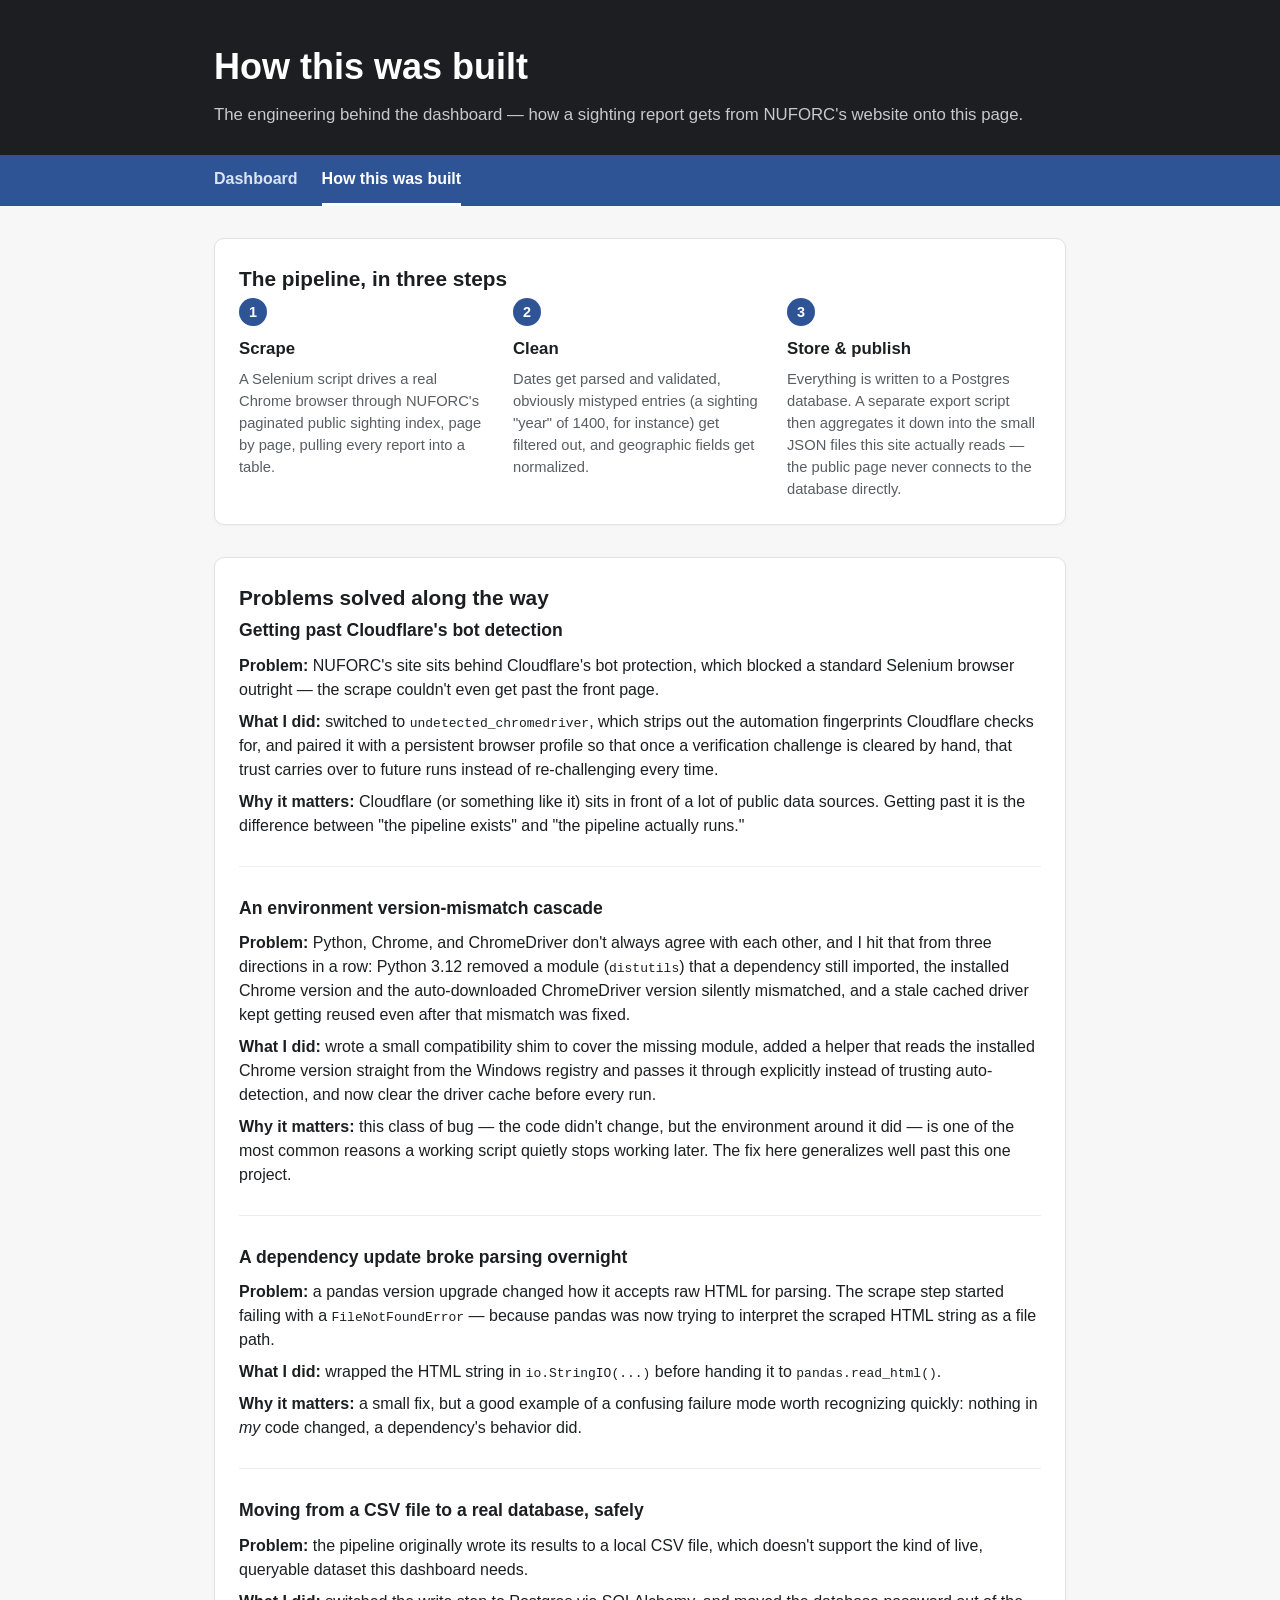
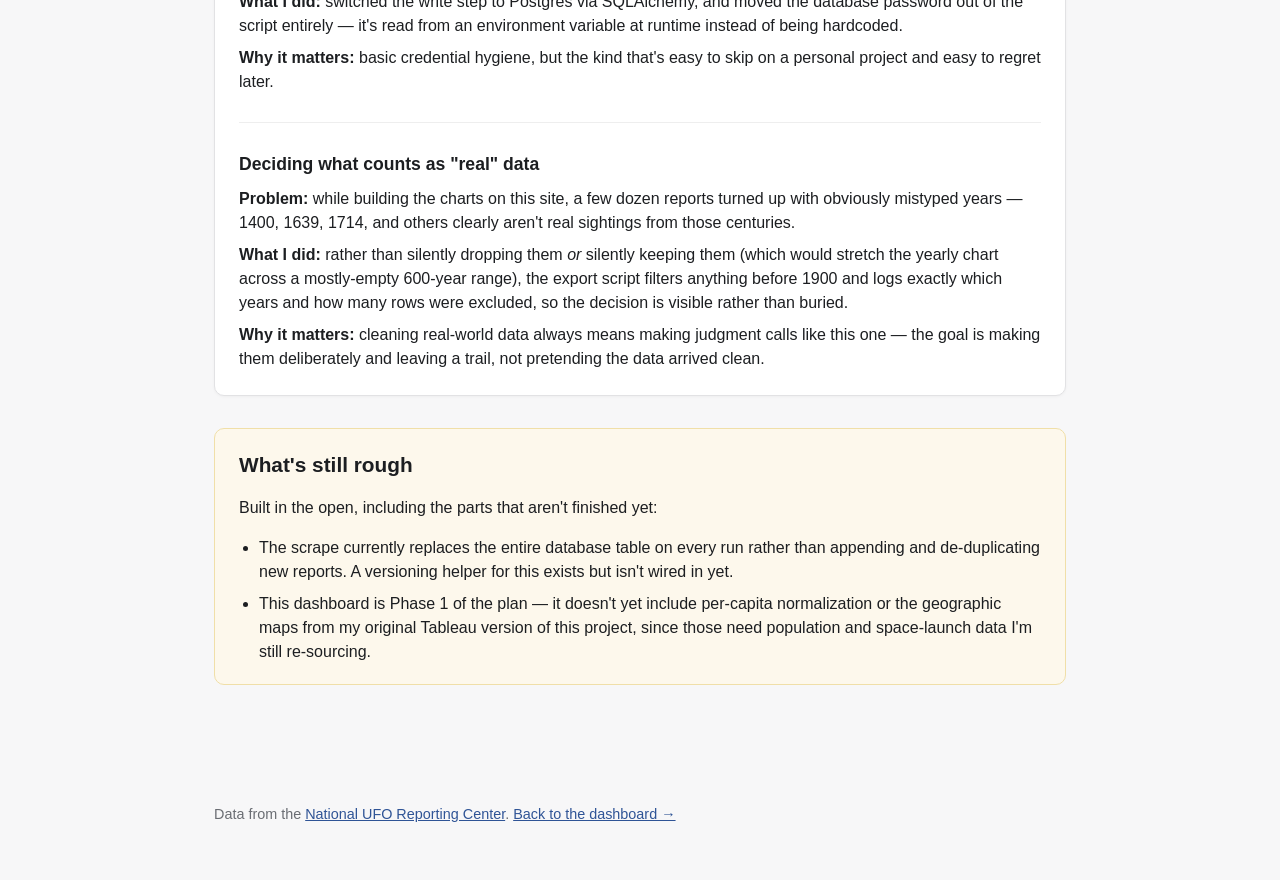
==== docs/pipeline.html @ a89da832 "Initial commit: NUFORC scraper pipeline and Phase 1 dashboard site - scrape_nuforc.py: Selenium scra" ====
<!DOCTYPE html>
<html lang="en">
<head>
  <meta charset="UTF-8" />
  <meta name="viewport" content="width=device-width, initial-scale=1.0" />
  <title>How this was built — NUFORC UFO Sightings</title>
  <link rel="stylesheet" href="style.css" />
</head>
<body>

  <header class="site-header">
    <div class="wrap">
      <h1>How this was built</h1>
      <p class="subtitle">
        The engineering behind the dashboard — how a sighting report gets from
        NUFORC's website onto this page.
      </p>
    </div>
  </header>

  <nav class="site-nav">
    <div class="wrap">
      <a href="index.html">Dashboard</a>
      <a href="pipeline.html" class="active">How this was built</a>
    </div>
  </nav>

  <main class="wrap">

    <!-- DRAFT: written from my own changelog/code-review notes on this project.
         Rewrite freely into your own voice before this goes live -- treat every
         line here as a starting point, not a final draft. -->

    <section class="card">
      <h2>The pipeline, in three steps</h2>
      <ol class="pipeline-steps">
        <li>
          <span class="step-number">1</span>
          <h3>Scrape</h3>
          <p>
            A Selenium script drives a real Chrome browser through NUFORC's
            paginated public sighting index, page by page, pulling every
            report into a table.
          </p>
        </li>
        <li>
          <span class="step-number">2</span>
          <h3>Clean</h3>
          <p>
            Dates get parsed and validated, obviously mistyped entries
            (a sighting "year" of 1400, for instance) get filtered out, and
            geographic fields get normalized.
          </p>
        </li>
        <li>
          <span class="step-number">3</span>
          <h3>Store &amp; publish</h3>
          <p>
            Everything is written to a Postgres database. A separate export
            script then aggregates it down into the small JSON files this
            site actually reads — the public page never connects to the
            database directly.
          </p>
        </li>
      </ol>
    </section>

    <section class="card">
      <h2>Problems solved along the way</h2>

      <div class="challenge">
        <h3>Getting past Cloudflare's bot detection</h3>
        <p>
          <strong>Problem:</strong> NUFORC's site sits behind Cloudflare's bot
          protection, which blocked a standard Selenium browser outright —
          the scrape couldn't even get past the front page.
        </p>
        <p>
          <strong>What I did:</strong> switched to
          <code>undetected_chromedriver</code>, which strips out the
          automation fingerprints Cloudflare checks for, and paired it with a
          persistent browser profile so that once a verification challenge is
          cleared by hand, that trust carries over to future runs instead of
          re-challenging every time.
        </p>
        <p>
          <strong>Why it matters:</strong> Cloudflare (or something like it)
          sits in front of a lot of public data sources. Getting past it is
          the difference between "the pipeline exists" and "the pipeline
          actually runs."
        </p>
      </div>

      <div class="challenge">
        <h3>An environment version-mismatch cascade</h3>
        <p>
          <strong>Problem:</strong> Python, Chrome, and ChromeDriver don't
          always agree with each other, and I hit that from three directions
          in a row: Python 3.12 removed a module
          (<code>distutils</code>) that a dependency still imported, the
          installed Chrome version and the auto-downloaded ChromeDriver
          version silently mismatched, and a stale cached driver kept getting
          reused even after that mismatch was fixed.
        </p>
        <p>
          <strong>What I did:</strong> wrote a small compatibility shim to
          cover the missing module, added a helper that reads the installed
          Chrome version straight from the Windows registry and passes it
          through explicitly instead of trusting auto-detection, and now
          clear the driver cache before every run.
        </p>
        <p>
          <strong>Why it matters:</strong> this class of bug — the code
          didn't change, but the environment around it did — is one of the
          most common reasons a working script quietly stops working later.
          The fix here generalizes well past this one project.
        </p>
      </div>

      <div class="challenge">
        <h3>A dependency update broke parsing overnight</h3>
        <p>
          <strong>Problem:</strong> a pandas version upgrade changed how it
          accepts raw HTML for parsing. The scrape step started failing with
          a <code>FileNotFoundError</code> — because pandas was now trying to
          interpret the scraped HTML string as a file path.
        </p>
        <p>
          <strong>What I did:</strong> wrapped the HTML string in
          <code>io.StringIO(...)</code> before handing it to
          <code>pandas.read_html()</code>.
        </p>
        <p>
          <strong>Why it matters:</strong> a small fix, but a good example of
          a confusing failure mode worth recognizing quickly: nothing in
          <em>my</em> code changed, a dependency's behavior did.
        </p>
      </div>

      <div class="challenge">
        <h3>Moving from a CSV file to a real database, safely</h3>
        <p>
          <strong>Problem:</strong> the pipeline originally wrote its results
          to a local CSV file, which doesn't support the kind of live,
          queryable dataset this dashboard needs.
        </p>
        <p>
          <strong>What I did:</strong> switched the write step to Postgres via
          SQLAlchemy, and moved the database password out of the script
          entirely — it's read from an environment variable at runtime
          instead of being hardcoded.
        </p>
        <p>
          <strong>Why it matters:</strong> basic credential hygiene, but the
          kind that's easy to skip on a personal project and easy to regret
          later.
        </p>
      </div>

      <div class="challenge">
        <h3>Deciding what counts as "real" data</h3>
        <p>
          <strong>Problem:</strong> while building the charts on this site, a
          few dozen reports turned up with obviously mistyped years — 1400,
          1639, 1714, and others clearly aren't real sightings from those
          centuries.
        </p>
        <p>
          <strong>What I did:</strong> rather than silently dropping them
          <em>or</em> silently keeping them (which would stretch the yearly
          chart across a mostly-empty 600-year range), the export script
          filters anything before 1900 and logs exactly which years and how
          many rows were excluded, so the decision is visible rather than
          buried.
        </p>
        <p>
          <strong>Why it matters:</strong> cleaning real-world data always
          means making judgment calls like this one — the goal is making
          them deliberately and leaving a trail, not pretending the data
          arrived clean.
        </p>
      </div>
    </section>

    <section class="limitations">
      <h2>What's still rough</h2>
      <p>Built in the open, including the parts that aren't finished yet:</p>
      <ul>
        <li>
          The scrape currently replaces the entire database table on every
          run rather than appending and de-duplicating new reports. A
          versioning helper for this exists but isn't wired in yet.
        </li>
        <li>
          This dashboard is Phase 1 of the plan — it doesn't yet include
          per-capita normalization or the geographic maps from my original
          Tableau version of this project, since those need population and
          space-launch data I'm still re-sourcing.
        </li>
      </ul>
    </section>

  </main>

  <footer class="site-footer">
    <div class="wrap">
      <p>
        Data from the <a href="https://nuforc.org/subndx/?id=all" target="_blank" rel="noopener">
        National UFO Reporting Center</a>. <a href="index.html">Back to the dashboard →</a>
      </p>
    </div>
  </footer>

</body>
</html>
---- docs/style.css ----
/* ---------------------------------------------------------------------
   Basic reset + page-wide settings
   -------------------------------------------------------------------- */
* {
  box-sizing: border-box;
}

body {
  margin: 0;
  font-family: -apple-system, BlinkMacSystemFont, "Segoe UI", Roboto, Helvetica, Arial, sans-serif;
  color: #1c1e21;
  background: #f7f7f8;
  line-height: 1.5;
}

a {
  color: #2f5496;
}

/* A shared max-width wrapper, reused inside the header/nav/main/footer so
   everything lines up in one column instead of stretching edge-to-edge. */
.wrap {
  max-width: 900px;
  margin: 0 auto;
  padding: 0 24px;
}

/* ---------------------------------------------------------------------
   Header + nav
   -------------------------------------------------------------------- */
.site-header {
  background: #1c1e21;
  color: #fff;
  padding: 40px 0 28px;
}

.site-header h1 {
  margin: 0 0 8px;
  font-size: 2.25rem;
}

.site-header .subtitle {
  margin: 0;
  color: #c7c9cc;
  font-size: 1.05rem;
}

.site-nav {
  background: #2f5496;
}

.site-nav .wrap {
  display: flex;
  gap: 24px;
}

.site-nav a {
  display: inline-block;
  padding: 12px 0;
  color: #dbe4f3;
  text-decoration: none;
  font-weight: 600;
  border-bottom: 3px solid transparent;
}

.site-nav a:hover {
  color: #fff;
}

.site-nav a.active {
  color: #fff;
  border-bottom-color: #fff;
}

/* ---------------------------------------------------------------------
   Cards -- the shared white-box style used for both the dashboard's chart
   cards (.chart-card) and the case-study page's content cards (.card).
   Same rules, two class names, so each page can use whichever reads more
   sensibly in its own markup.
   -------------------------------------------------------------------- */
main.wrap {
  padding-top: 32px;
  padding-bottom: 48px;
}

.chart-card,
.card {
  background: #fff;
  border: 1px solid #e2e2e4;
  border-radius: 10px;
  padding: 24px;
  margin-bottom: 32px;
  box-shadow: 0 1px 3px rgba(0, 0, 0, 0.04);
}

.chart-card h2,
.card h2 {
  margin: 0 0 4px;
  font-size: 1.3rem;
}

.card p {
  margin: 0 0 12px;
}

.card p:last-child {
  margin-bottom: 0;
}

.chart-note {
  margin: 0 0 16px;
  color: #5a5d63;
  font-size: 0.95rem;
}

.chart {
  width: 100%;
  /* Plotly sizes itself to fill this box (see script.js) -- the height is
     set here rather than in JS so the layout doesn't jump while it loads. */
  height: 420px;
}

/* Shown in place of a chart if its data file fails to load. */
.chart-error {
  padding: 40px;
  text-align: center;
  color: #a33;
  background: #fdf1f1;
  border-radius: 8px;
}

/* ---------------------------------------------------------------------
   Pipeline steps (case-study page) -- a simple 3-across row of numbered
   steps. Wraps to a single column on narrow screens via flex-wrap.
   -------------------------------------------------------------------- */
.pipeline-steps {
  display: flex;
  flex-wrap: wrap;
  gap: 20px;
  padding: 0;
  margin: 0;
  list-style: none;
}

.pipeline-steps li {
  flex: 1 1 220px;
}

.step-number {
  display: inline-flex;
  align-items: center;
  justify-content: center;
  width: 28px;
  height: 28px;
  border-radius: 50%;
  background: #2f5496;
  color: #fff;
  font-weight: 700;
  font-size: 0.9rem;
  margin-bottom: 10px;
}

.pipeline-steps h3 {
  margin: 0 0 6px;
  font-size: 1.05rem;
}

.pipeline-steps p {
  margin: 0;
  color: #5a5d63;
  font-size: 0.92rem;
}

/* ---------------------------------------------------------------------
   Challenge write-ups (case-study page) -- each is Problem / What I did /
   Why it matters, so a reader can skim just the bold lead-ins.
   -------------------------------------------------------------------- */
.challenge + .challenge {
  margin-top: 28px;
  padding-top: 28px;
  border-top: 1px solid #eee;
}

.challenge h3 {
  margin: 0 0 10px;
  font-size: 1.1rem;
}

.challenge p {
  margin: 0 0 8px;
}

.challenge p:last-child {
  margin-bottom: 0;
}

/* ---------------------------------------------------------------------
   Known-limitations callout -- deliberately styled distinctly (not as an
   error) so it reads as "here's what's still rough, on purpose" rather
   than a hidden defect list.
   -------------------------------------------------------------------- */
.limitations {
  background: #fdf8ec;
  border: 1px solid #f0dfa8;
  border-radius: 10px;
  padding: 20px 24px;
  margin-bottom: 32px;
}

.limitations h2 {
  margin: 0 0 4px;
  font-size: 1.3rem;
}

.limitations ul {
  margin: 12px 0 0;
  padding-left: 20px;
}

.limitations li {
  margin-bottom: 8px;
}

.limitations li:last-child {
  margin-bottom: 0;
}

/* ---------------------------------------------------------------------
   Footer
   -------------------------------------------------------------------- */
.site-footer {
  padding: 24px 0 40px;
  color: #6a6d73;
  font-size: 0.9rem;
}

.generated-note {
  margin-top: 4px;
  font-size: 0.8rem;
  color: #9a9da3;
}
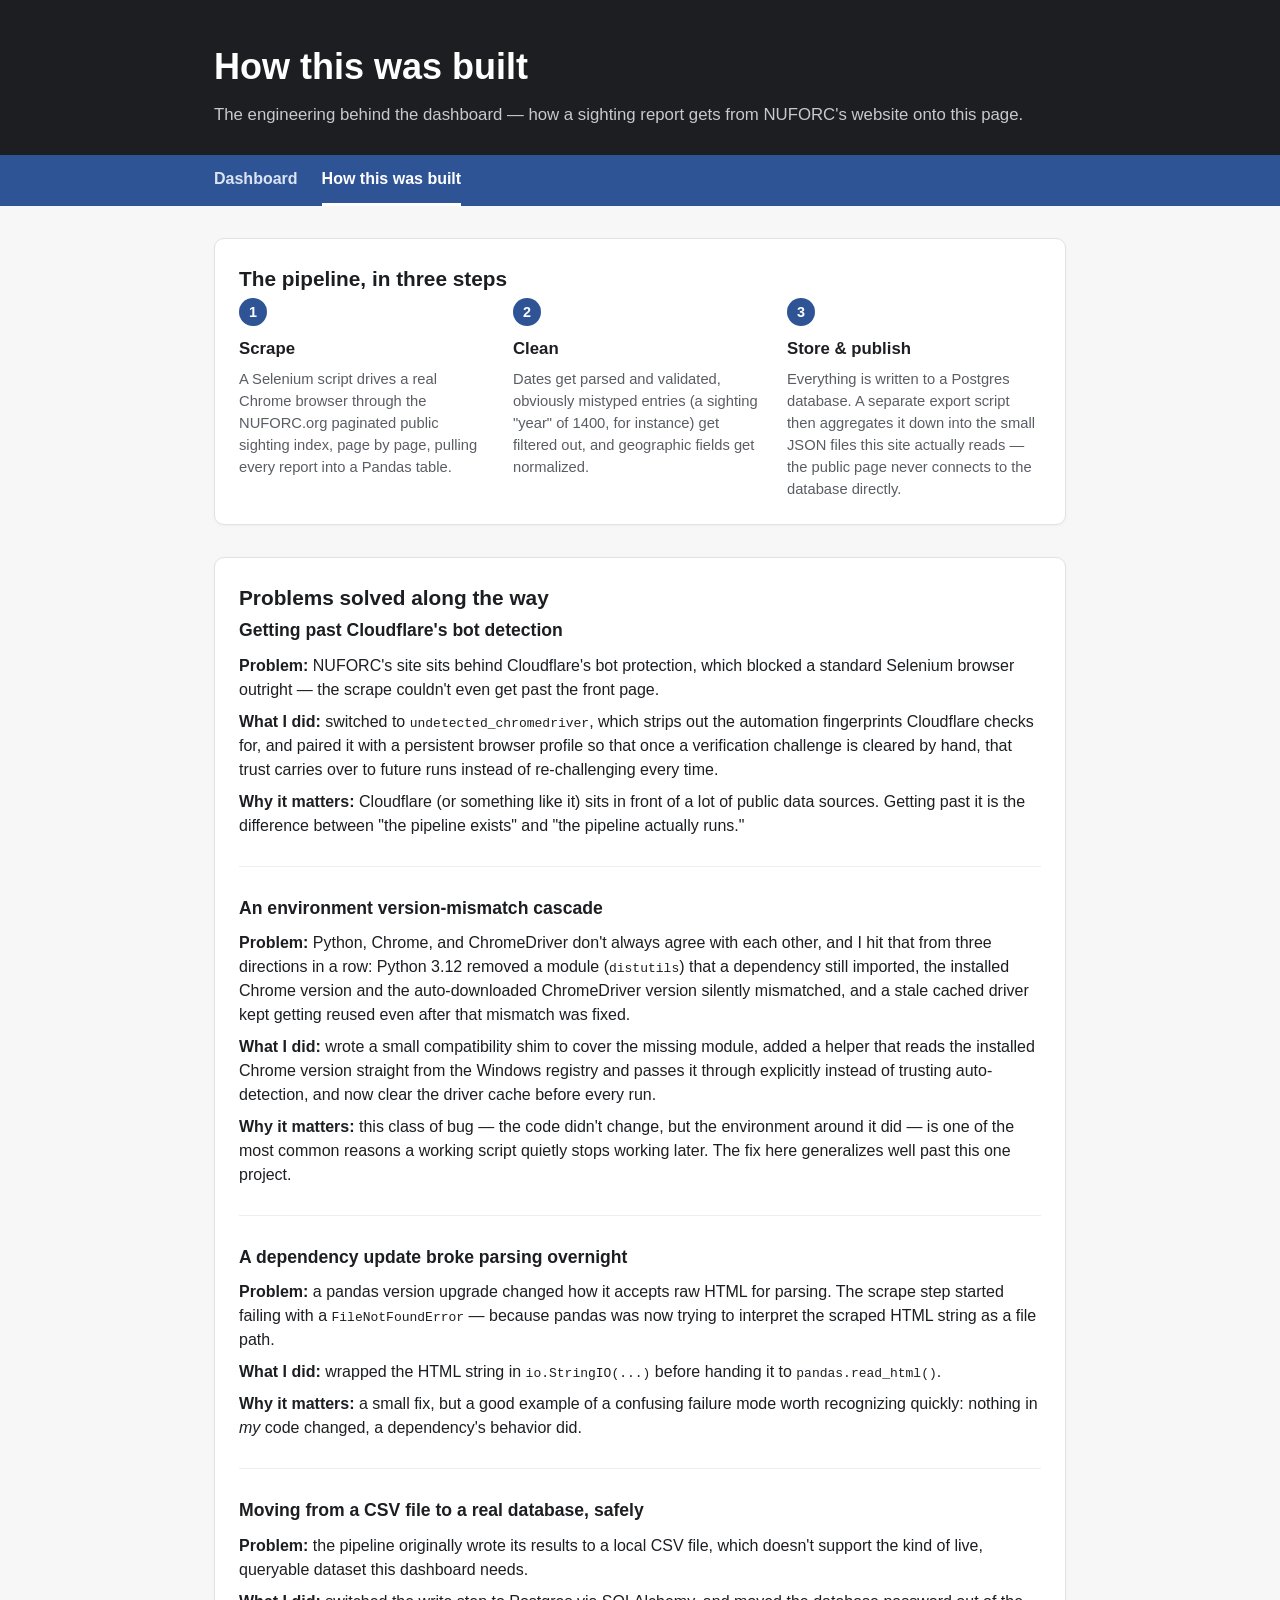
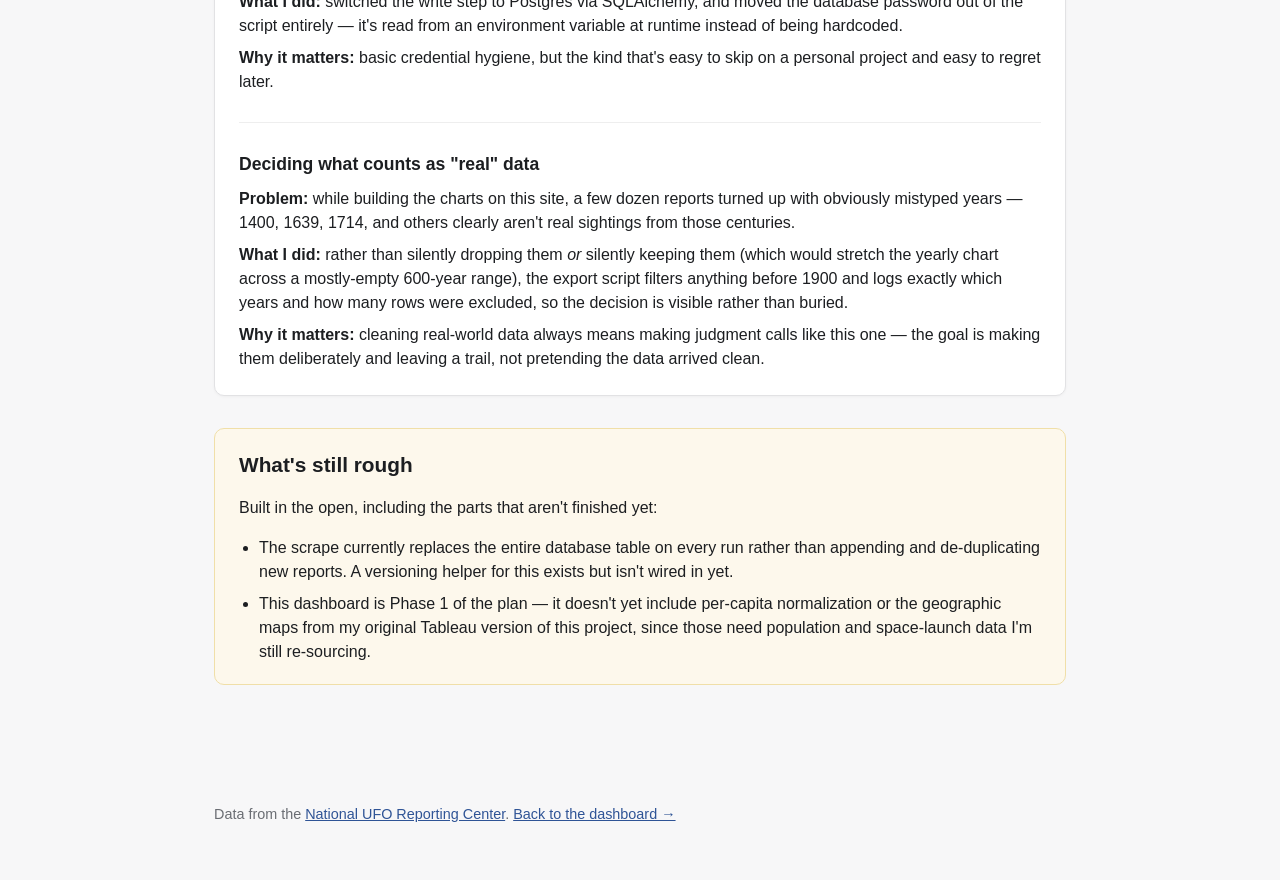
==== commit 8b7a2e74: "Update pipeline.html content" ====
--- a/docs/pipeline.html
+++ b/docs/pipeline.html
@@ -3,7 +3,7 @@
 <head>
   <meta charset="UTF-8" />
   <meta name="viewport" content="width=device-width, initial-scale=1.0" />
-  <title>How this was built — NUFORC UFO Sightings</title>
+  <title>How This Was Built — NUFORC UFO Sightings</title>
   <link rel="stylesheet" href="style.css" />
 </head>
 <body>
@@ -38,9 +38,9 @@
           <span class="step-number">1</span>
           <h3>Scrape</h3>
           <p>
-            A Selenium script drives a real Chrome browser through NUFORC's
+            A Selenium script drives a real Chrome browser through the NUFORC.org
             paginated public sighting index, page by page, pulling every
-            report into a table.
+            report into a Pandas table.
           </p>
         </li>
         <li>
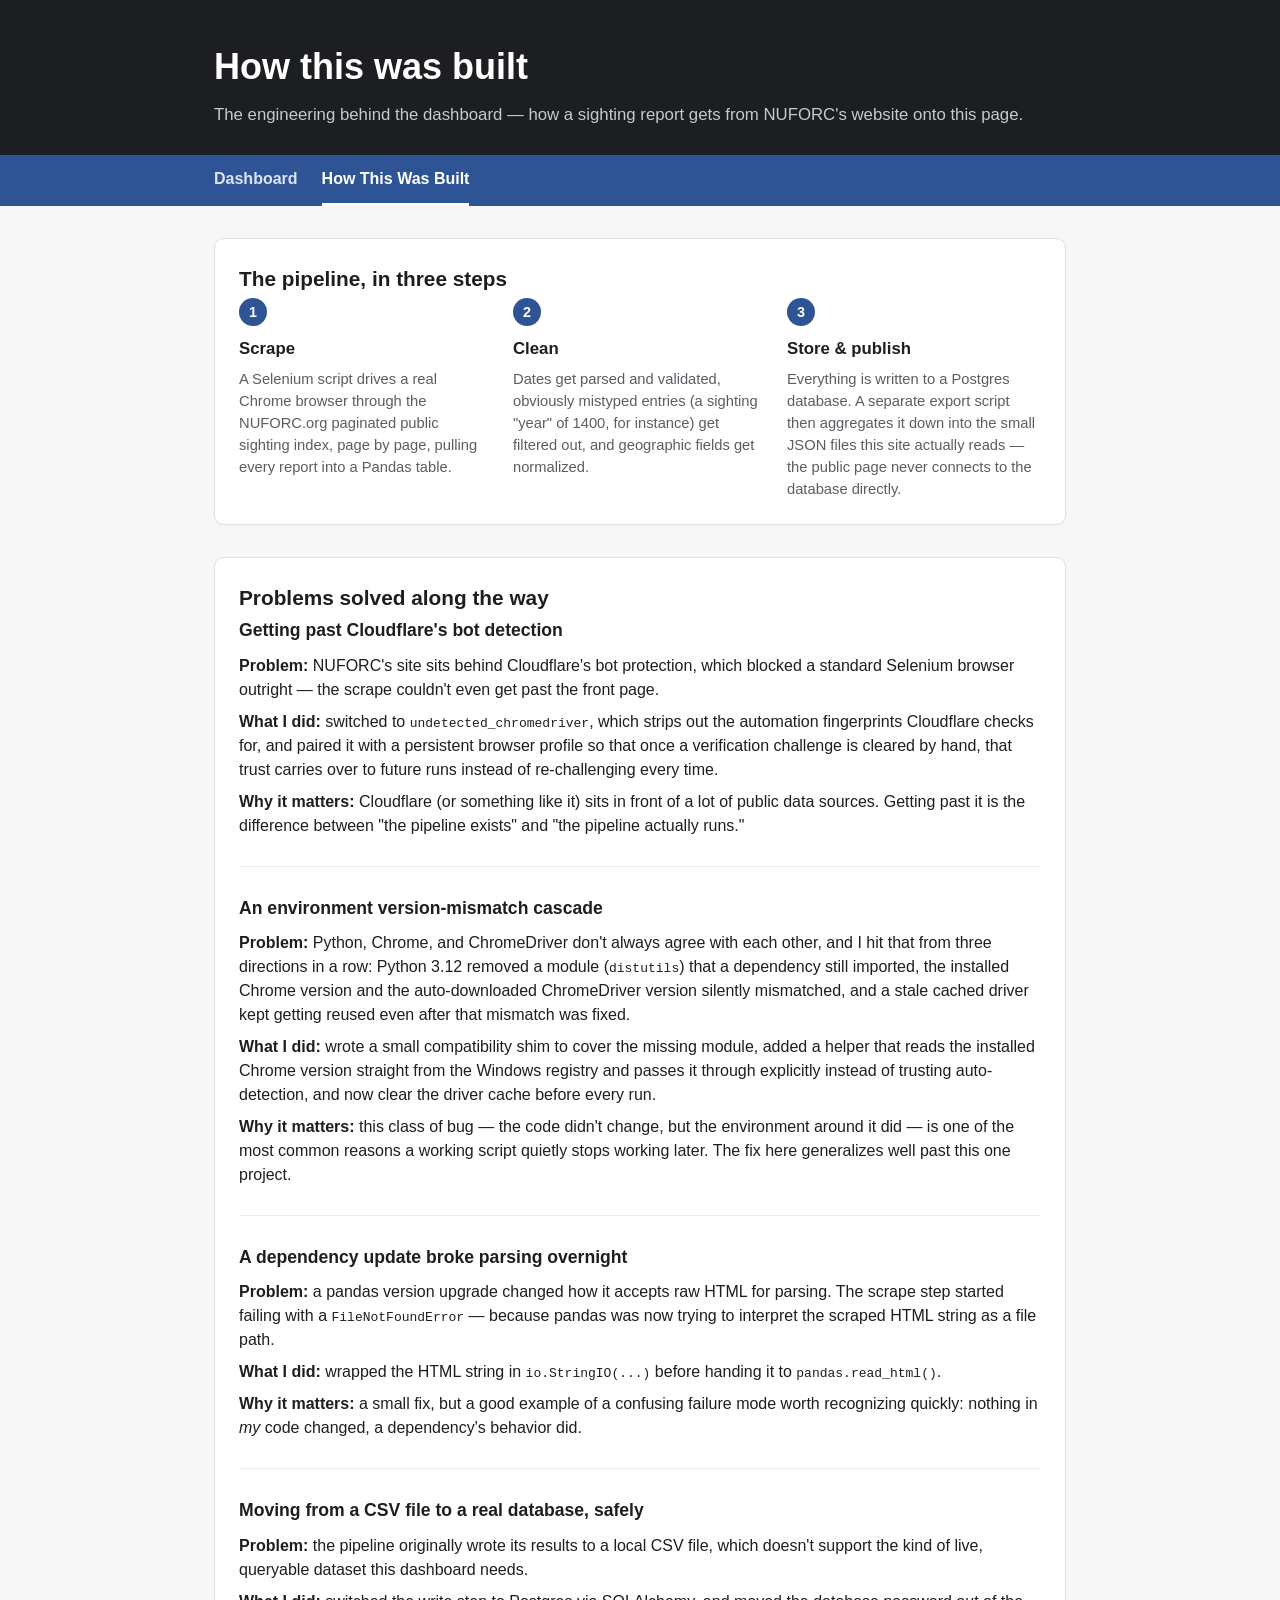
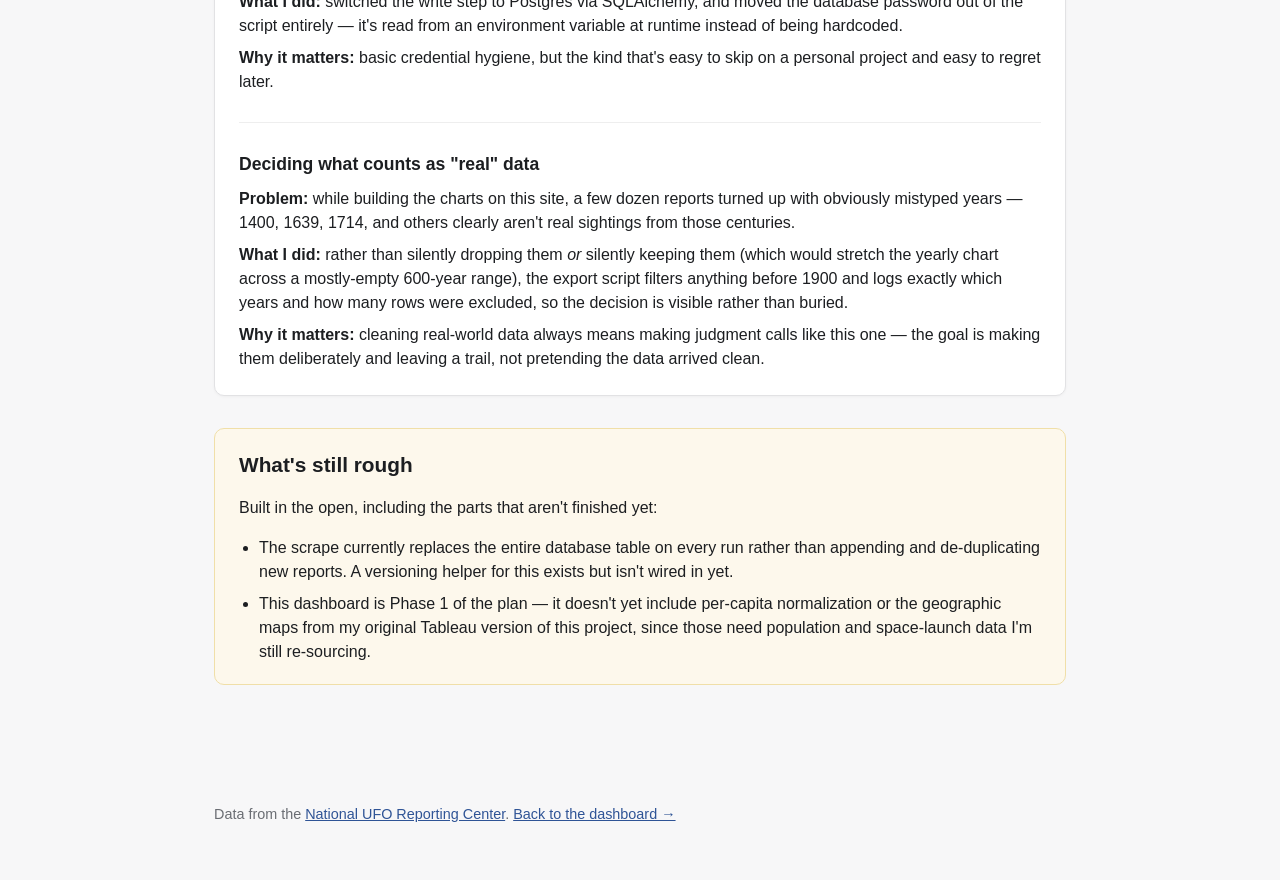
==== commit 02ebb1f3: "Bar chart for day-of-year; range slider for year chart" ====
--- a/docs/pipeline.html
+++ b/docs/pipeline.html
@@ -21,7 +21,7 @@
   <nav class="site-nav">
     <div class="wrap">
       <a href="index.html">Dashboard</a>
-      <a href="pipeline.html" class="active">How this was built</a>
+      <a href="pipeline.html" class="active">How This Was Built</a>
     </div>
   </nav>
 
--- a/docs/style.css
+++ b/docs/style.css
@@ -120,6 +120,12 @@
   height: 420px;
 }
 
+/* Extra height for the year chart, to leave room for its range-slider strip
+   along the bottom without squeezing the bars themselves. */
+.chart--with-slider {
+  height: 500px;
+}
+
 /* Shown in place of a chart if its data file fails to load. */
 .chart-error {
   padding: 40px;
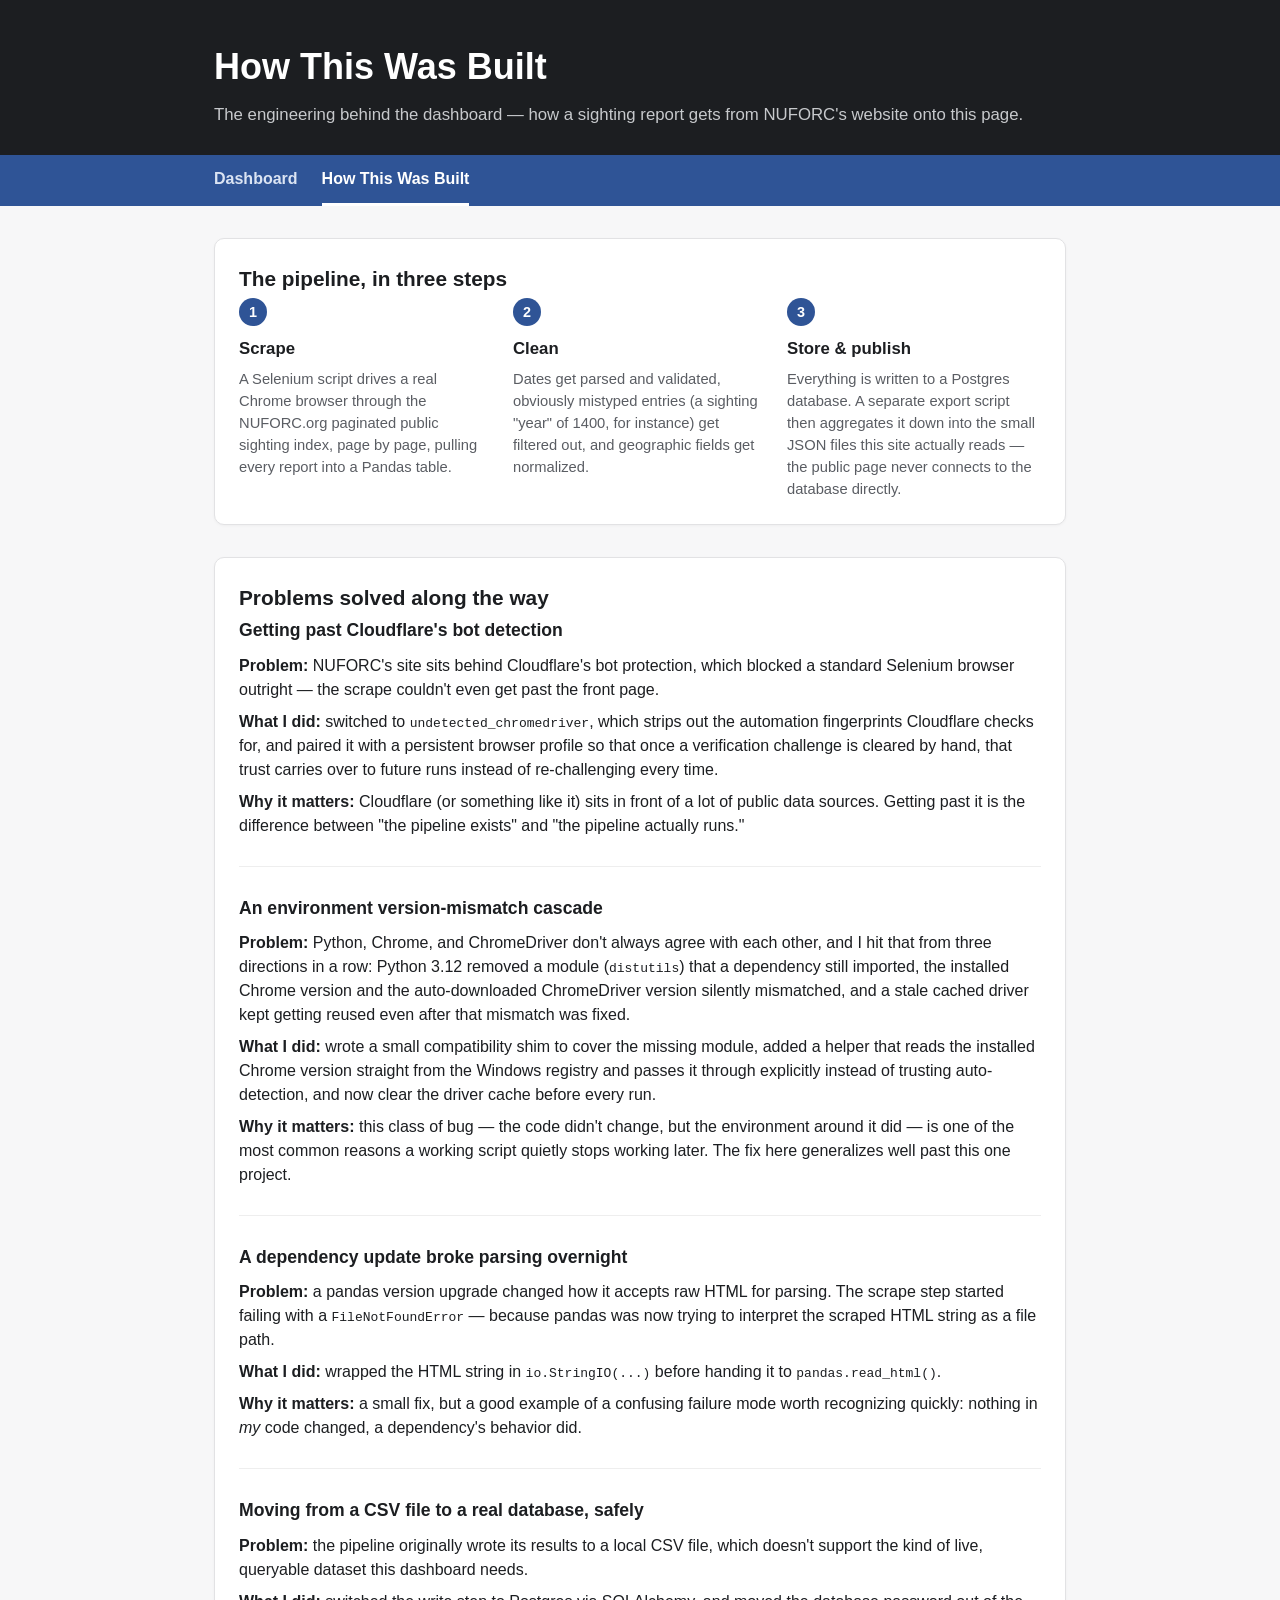
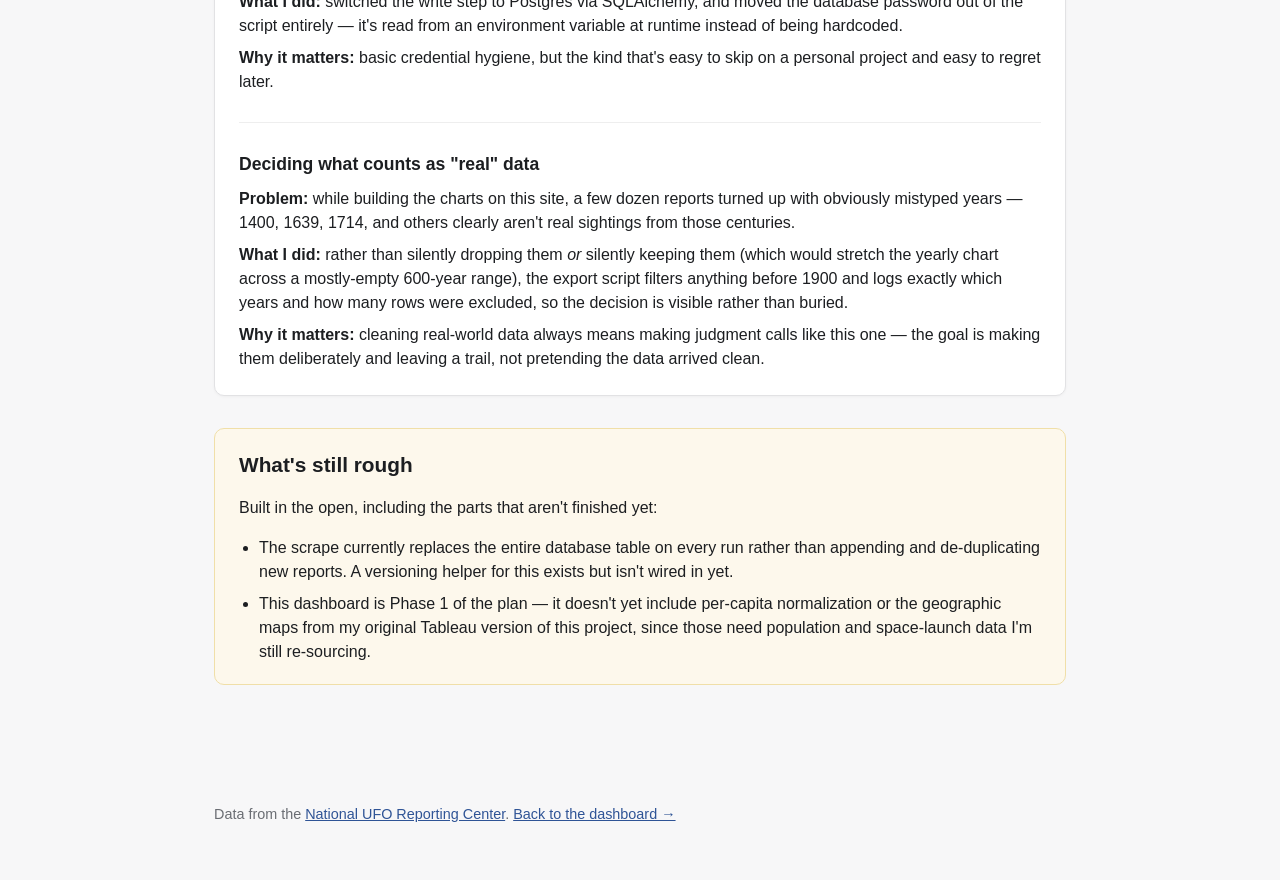
==== commit e8a2fcb9: "Bar chart for day-of-year; range slider for year chart" ====
--- a/docs/pipeline.html
+++ b/docs/pipeline.html
@@ -10,7 +10,7 @@
 
   <header class="site-header">
     <div class="wrap">
-      <h1>How this was built</h1>
+      <h1>How This Was Built</h1>
       <p class="subtitle">
         The engineering behind the dashboard — how a sighting report gets from
         NUFORC's website onto this page.
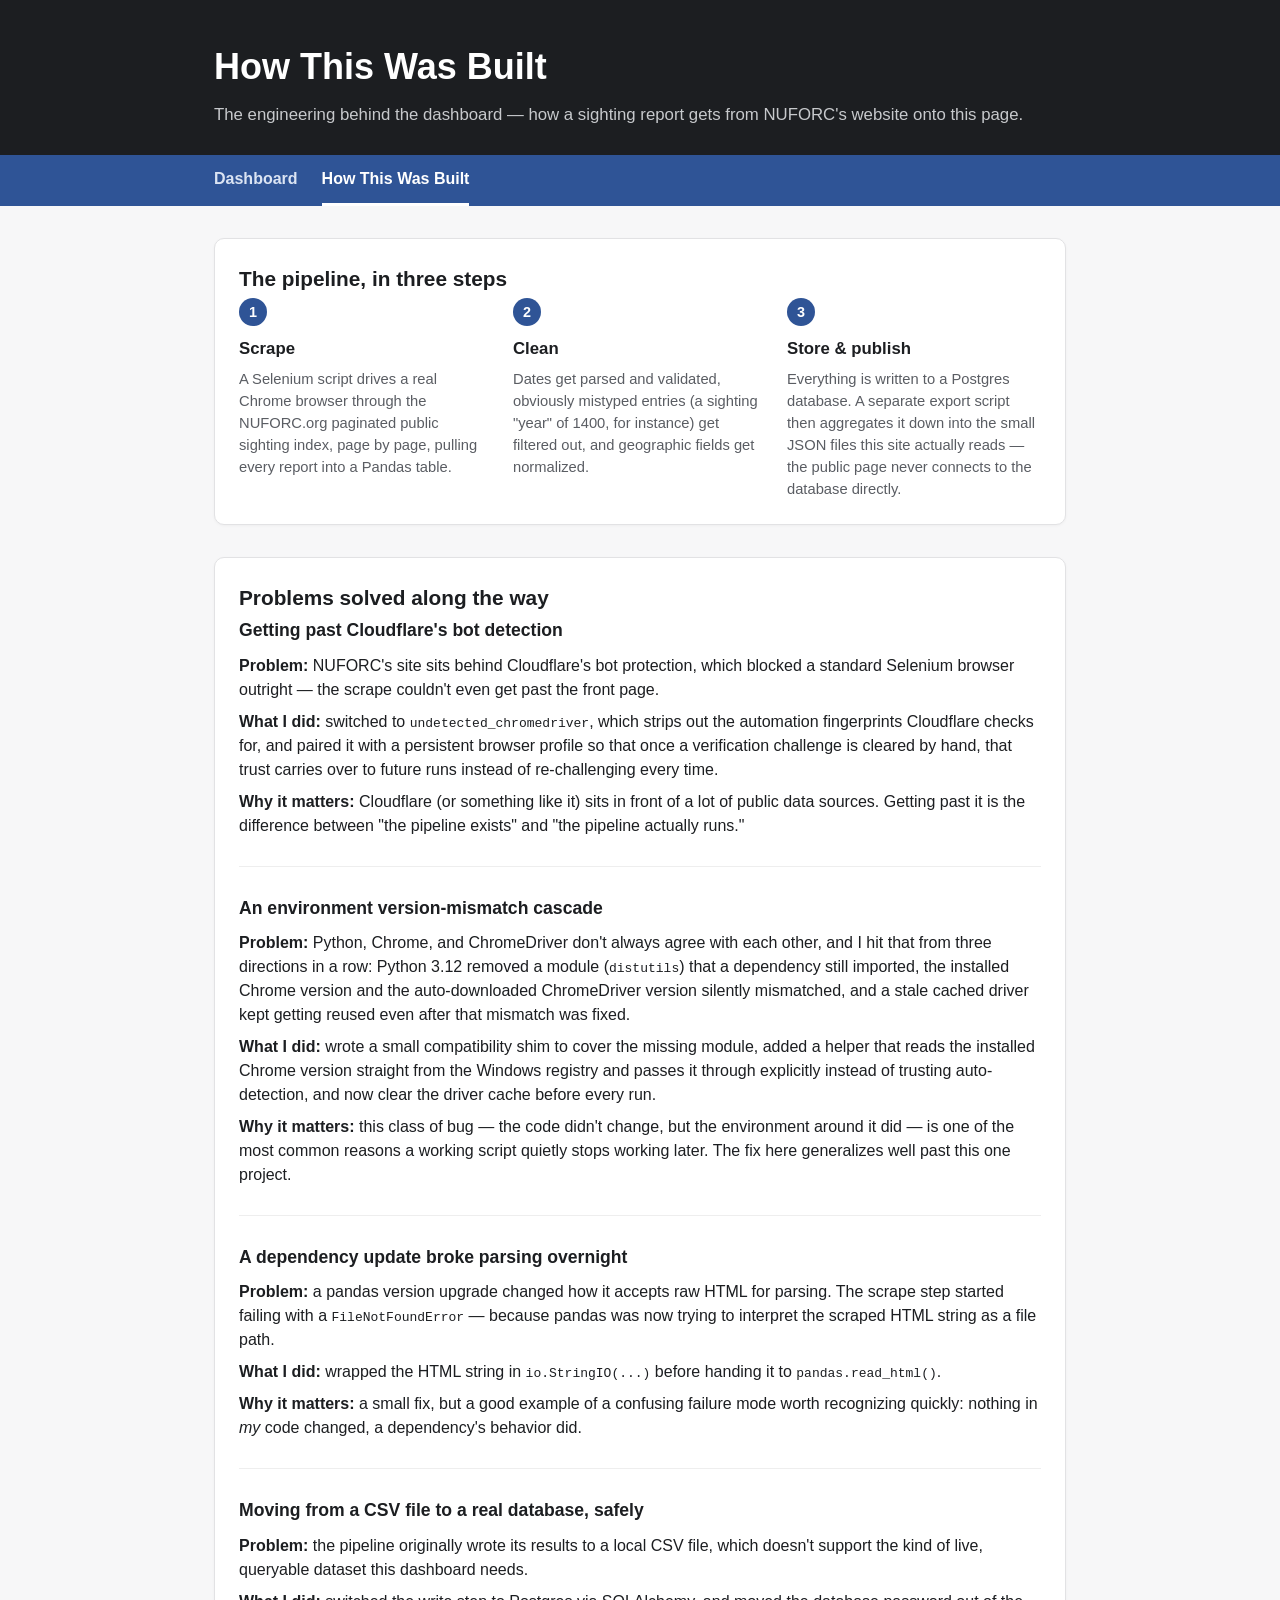
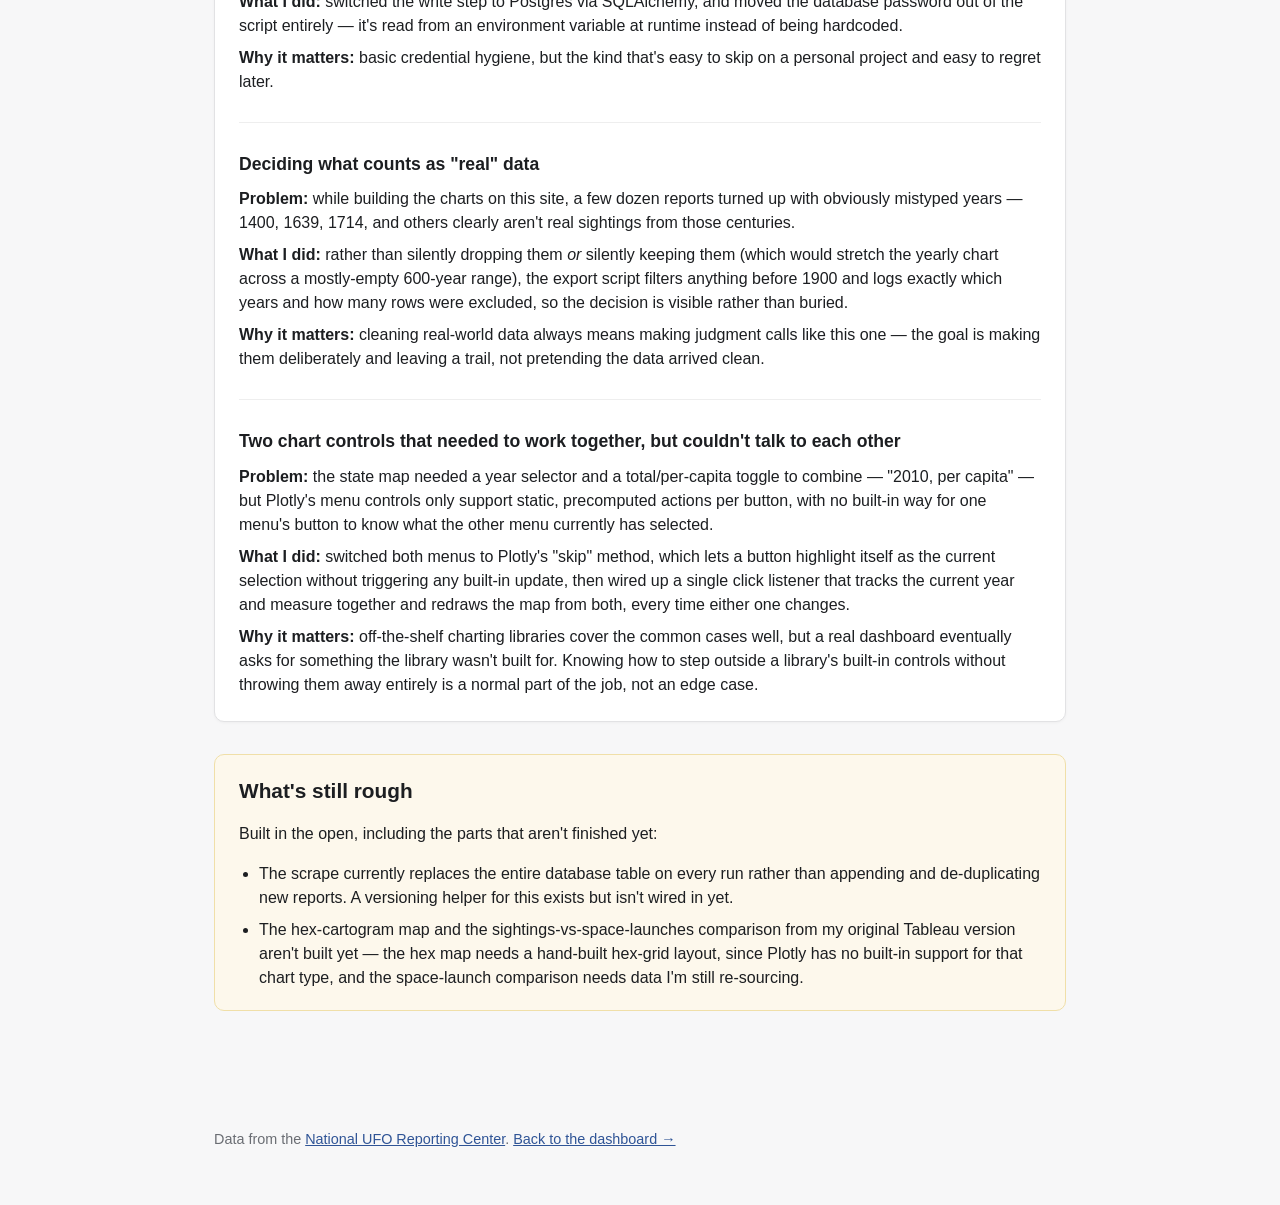
==== commit 9087d7a6: "Population data pipeline, state choropleth map, and dashboard polish" ====
--- a/docs/pipeline.html
+++ b/docs/pipeline.html
@@ -180,6 +180,32 @@
           arrived clean.
         </p>
       </div>
+
+      <div class="challenge">
+        <h3>Two chart controls that needed to work together, but couldn't talk to each other</h3>
+        <p>
+          <strong>Problem:</strong> the state map needed a year selector and
+          a total/per-capita toggle to combine — "2010, per capita" — but
+          Plotly's menu controls only support static, precomputed actions
+          per button, with no built-in way for one menu's button to know
+          what the other menu currently has selected.
+        </p>
+        <p>
+          <strong>What I did:</strong> switched both menus to Plotly's
+          "skip" method, which lets a button highlight itself as the
+          current selection without triggering any built-in update, then
+          wired up a single click listener that tracks the current year and
+          measure together and redraws the map from both, every time either
+          one changes.
+        </p>
+        <p>
+          <strong>Why it matters:</strong> off-the-shelf charting libraries
+          cover the common cases well, but a real dashboard eventually asks
+          for something the library wasn't built for. Knowing how to step
+          outside a library's built-in controls without throwing them away
+          entirely is a normal part of the job, not an edge case.
+        </p>
+      </div>
     </section>
 
     <section class="limitations">
@@ -192,10 +218,11 @@
           versioning helper for this exists but isn't wired in yet.
         </li>
         <li>
-          This dashboard is Phase 1 of the plan — it doesn't yet include
-          per-capita normalization or the geographic maps from my original
-          Tableau version of this project, since those need population and
-          space-launch data I'm still re-sourcing.
+          The hex-cartogram map and the sightings-vs-space-launches
+          comparison from my original Tableau version aren't built yet —
+          the hex map needs a hand-built hex-grid layout, since Plotly has
+          no built-in support for that chart type, and the space-launch
+          comparison needs data I'm still re-sourcing.
         </li>
       </ul>
     </section>
--- a/docs/style.css
+++ b/docs/style.css
@@ -55,7 +55,8 @@
 }
 
 .site-nav a {
-  display: inline-block;
+  display: inline-flex;
+  align-items: center;
   padding: 12px 0;
   color: #dbe4f3;
   text-decoration: none;
@@ -63,8 +64,31 @@
   border-bottom: 3px solid transparent;
 }
 
+/* A small easter-egg icon that slides in next to a nav tab on hover -- hidden and
+   shifted left at rest, faded/slid into place on hover. Width is set explicitly (not
+   just image width) so it can be animated from 0, which also drives the label's own
+   slight rightward shift as the icon makes room for itself. */
+.site-nav a::after {
+  content: "";
+  width: 0;
+  height: 18px;
+  margin-left: 0;
+  background-image: url("nav-alien-icon.png");
+  background-repeat: no-repeat;
+  background-size: contain;
+  background-position: left center;
+  opacity: 0;
+  transition: width 0.15s ease, opacity 0.15s ease, margin-left 0.15s ease;
+}
+
 .site-nav a:hover {
   color: #fff;
+}
+
+.site-nav a:hover::after {
+  width: 18px;
+  margin-left: 8px;
+  opacity: 1;
 }
 
 .site-nav a.active {
@@ -99,6 +123,13 @@
   font-size: 1.3rem;
 }
 
+/* Centered for the dashboard's chart titles specifically -- .card (the case-study
+   page's content cards) keeps its heading left-aligned, since that page reads more
+   like a document than a set of chart cards. */
+.chart-card h2 {
+  text-align: center;
+}
+
 .card p {
   margin: 0 0 12px;
 }
@@ -120,10 +151,10 @@
   height: 420px;
 }
 
-/* Extra height for the year chart, to leave room for its range-slider strip
-   along the bottom without squeezing the bars themselves. */
-.chart--with-slider {
-  height: 500px;
+/* A US choropleth reads better a bit taller than the other charts -- more
+   room for the map's own aspect ratio plus the year dropdown above it. */
+.chart-map {
+  height: 520px;
 }
 
 /* Shown in place of a chart if its data file fails to load. */
@@ -245,3 +276,89 @@
   font-size: 0.8rem;
   color: #9a9da3;
 }
+/* ---------------------------------------------------------------------
+   Year range filter (chart-by-year) -- a Tableau-style dual-handle slider
+   with editable start/end year boxes above it. The slider itself is
+   noUiSlider (loaded via CDN in index.html); these rules just restyle its
+   default look to match the rest of the page.
+   -------------------------------------------------------------------- */
+.year-filter {
+  margin-top: 28px;
+}
+
+.year-filter-inputs {
+  display: flex;
+  justify-content: center;
+  gap: 40px;
+  margin-bottom: 16px;
+}
+
+.year-filter-inputs label {
+  display: flex;
+  flex-direction: column;
+  align-items: center;
+  gap: 6px;
+  font-size: 0.85rem;
+  color: #5a5d63;
+  font-weight: 600;
+}
+
+.year-input {
+  width: 90px;
+  padding: 6px 10px;
+  font-size: 0.95rem;
+  font-family: inherit;
+  text-align: center;
+  color: #1c1e21;
+  border: 1px solid #c7c9cc;
+  border-radius: 4px;
+}
+
+.year-input:focus {
+  outline: none;
+  border-color: #2f5496;
+  box-shadow: 0 0 0 2px rgba(47, 84, 150, 0.15);
+}
+
+/* 75% width, centered, so the filter reads as its own compact control
+   rather than stretching the full width of the card. */
+.year-slider {
+  width: 75%;
+  margin: 0 auto;
+}
+
+.year-slider.noUi-target {
+  background: #e2e2e4;
+  border: none;
+  box-shadow: none;
+  height: 4px;
+}
+
+.year-slider .noUi-connect {
+  background: #9a9da3;
+}
+
+/* Handle size/position: the origin noUiSlider positions handles against
+   matches this track's own height (4px, set above) -- top/right are offset
+   by exactly half the handle's own size so it lands centered on the line
+   in both directions, rather than noUiSlider's much larger 34x28 default. */
+.year-slider .noUi-handle {
+  width: 14px;
+  height: 14px;
+  right: -7px;
+  top: -5px;
+  border-radius: 50%;
+  background: #fff;
+  border: 2px solid #5a5d63;
+  box-shadow: none;
+  cursor: grab;
+}
+
+.year-slider .noUi-handle:active {
+  cursor: grabbing;
+}
+
+.year-slider .noUi-handle::before,
+.year-slider .noUi-handle::after {
+  display: none;
+}
